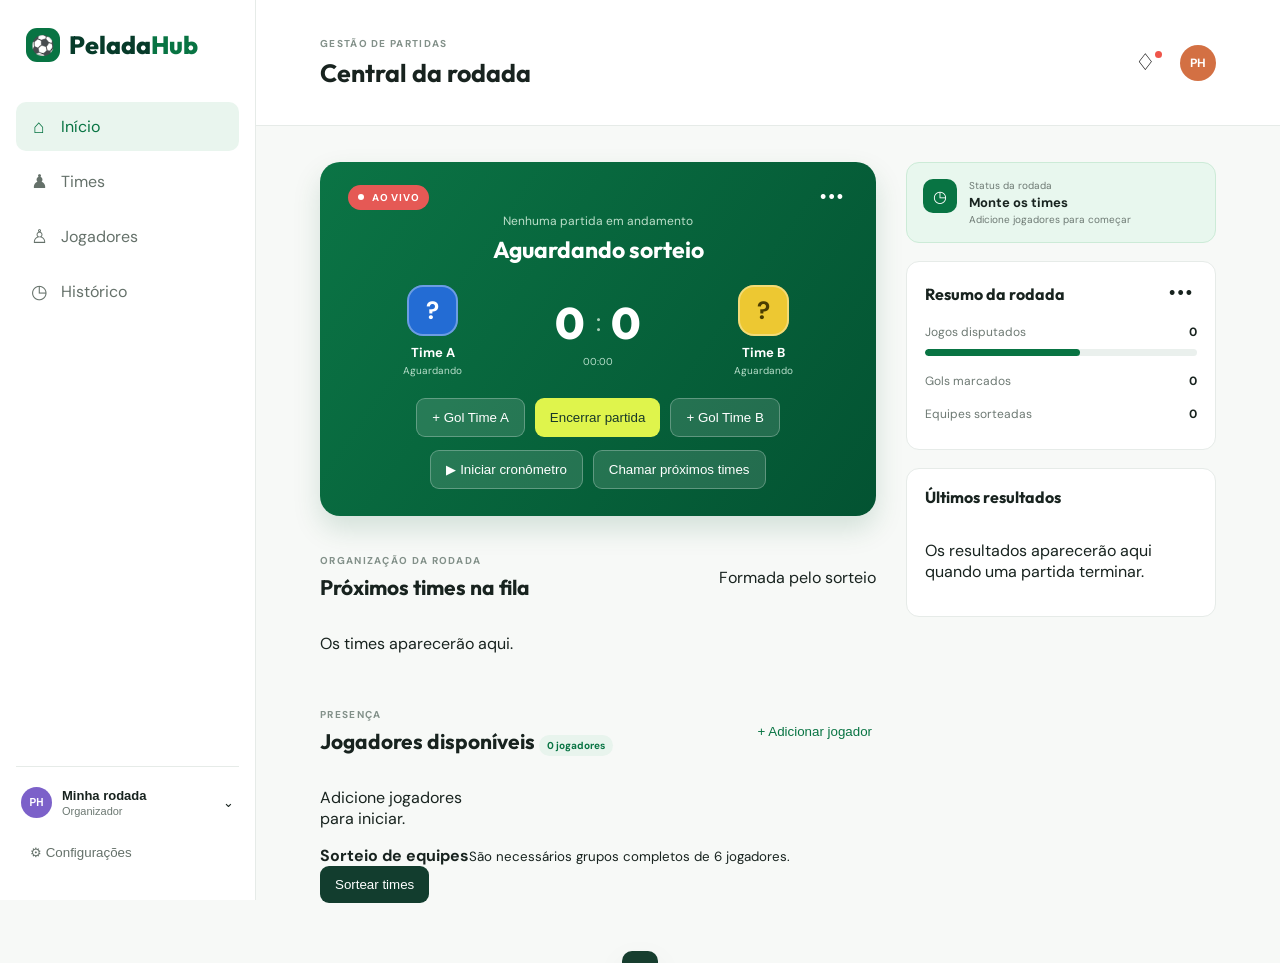
==== src/main/resources/static/index.html @ 3bb5683b "Ajusta estrutura de arquivos para a raiz" ====
<!doctype html><html lang="pt-BR"><head><meta charset="UTF-8"><meta name="viewport" content="width=device-width, initial-scale=1.0"><meta name="theme-color" content="#0b7a45"><title>PeladaHub | Gestão de futebol</title><link rel="preconnect" href="https://fonts.googleapis.com"><link rel="preconnect" href="https://fonts.gstatic.com" crossorigin><link href="https://fonts.googleapis.com/css2?family=DM+Sans:wght@400;500;600;700&family=Outfit:wght@600;700;800&display=swap" rel="stylesheet"><link rel="stylesheet" href="styles.css"></head><body><div class="app-shell"><aside class="sidebar" aria-label="Navegação principal"><a class="brand" href="#inicio"><span class="brand-mark">⚽</span><span>Pelada<span>Hub</span></span></a><nav class="nav-links"><a class="active" href="#inicio"><span>⌂</span> Início</a><a href="#times"><span>♟</span> Times</a><a href="#jogadores"><span>♙</span> Jogadores</a><a href="#historico"><span>◷</span> Histórico</a></nav><div class="sidebar-bottom"><button class="club-card" type="button"><span class="avatar mini">PH</span><span><b>Minha rodada</b><small>Organizador</small></span><span>⌄</span></button><button class="plain-button" type="button">⚙ Configurações</button></div></aside><main><header class="topbar" id="inicio"><button class="menu-button" id="menuButton" aria-label="Abrir menu">☰</button><div><p class="eyebrow">GESTÃO DE PARTIDAS</p><h1>Central da rodada</h1></div><div class="header-actions"><button class="notification" aria-label="Notificações">♢<i></i></button><span class="avatar">PH</span></div></header><section class="content-grid"><div class="primary-column"><section class="match-card" aria-labelledby="match-title"><div class="match-top"><span class="live-pill"><i></i> AO VIVO</span><button class="icon-button" aria-label="Mais opções">•••</button></div><p class="match-place" id="matchPlace">Nenhuma partida em andamento</p><h2 id="match-title">Aguardando sorteio</h2><div class="scoreboard"><div class="team current"><div class="team-emblem blue">?</div><b id="teamAName">Time A</b><small id="teamACaptain">Aguardando</small></div><div class="score"><strong id="scoreA">0</strong><span>:</span><strong id="scoreB">0</strong><small id="matchTimer">00:00</small></div><div class="team current"><div class="team-emblem yellow">?</div><b id="teamBName">Time B</b><small id="teamBCaptain">Aguardando</small></div></div><div class="match-actions"><button class="outline-button" id="goalA" disabled>+ Gol Time A</button><button class="dark-button" id="finishMatch" disabled>Encerrar partida</button><button class="outline-button" id="goalB" disabled>+ Gol Time B</button></div></section><section class="section-block" id="times"><div class="section-heading"><div><p class="eyebrow">ORGANIZAÇÃO DA RODADA</p><h2>Próximos times na fila</h2></div><span class="queue-hint">Formada pelo sorteio</span></div><div class="queue-list" id="queueList"></div></section><section class="section-block" id="jogadores"><div class="section-heading"><div><p class="eyebrow">PRESENÇA</p><h2>Jogadores disponíveis <span class="count-pill" id="confirmedCount">0 jogadores</span></h2></div><button class="text-button" id="addPlayer">+ Adicionar jogador</button></div><div class="players-grid" id="playersGrid"></div><div class="draw-panel"><div><b>Sorteio de equipes</b><small>São necessários grupos completos de 6 jogadores.</small></div><button class="dark-button" id="drawTeams" disabled>Sortear times</button></div></section></div><aside class="right-column"><section class="info-card"><div class="info-icon">◷</div><div><p>Status da rodada</p><b id="roundStatus">Monte os times</b><small id="roundDetail">Adicione jogadores para começar</small></div></section><section class="side-card"><div class="side-heading"><h2>Resumo da rodada</h2><button class="icon-button">•••</button></div><div class="summary-row"><span>Jogos disputados</span><b id="gamesPlayed">0</b></div><div class="progress"><i id="progressBar"></i></div><div class="summary-row"><span>Gols marcados</span><b id="goalsTotal">0</b></div><div class="summary-row"><span>Equipes sorteadas</span><b id="teamsTotal">0</b></div></section><section class="side-card" id="historico"><div class="side-heading"><h2>Últimos resultados</h2></div><div class="results" id="results"><p class="empty-state">Os resultados aparecerão aqui quando uma partida terminar.</p></div></section></aside></section></main></div><dialog id="playerDialog"><form method="dialog" id="playerForm"><button class="close" value="cancel" aria-label="Fechar">×</button><p class="eyebrow">PRESENÇA</p><h2>Adicionar jogador</h2><label>Nome do jogador<input name="player" required maxlength="40" placeholder="Ex.: Leonardo Santos" autofocus></label><button class="dark-button" value="default">Confirmar jogador</button></form></dialog><div class="toast" id="toast" role="status"></div><script src="app.js"></script></body></html>
---- src/main/resources/static/styles.css ----
:root{--green:#087443;--deep:#073b2a;--lime:#dff44c;--ink:#18231f;--muted:#6d7973;--line:#e6ebe8;--paper:#f7f9f7;--white:#fff;--shadow:0 14px 35px #12322212}*{box-sizing:border-box}body{margin:0;background:var(--paper);color:var(--ink);font-family:"DM Sans",sans-serif}.app-shell{display:flex;min-height:100vh}.sidebar{width:256px;background:#fff;border-right:1px solid var(--line);padding:28px 16px;display:flex;flex-direction:column;position:fixed;inset:0 auto 0 0;z-index:5}.brand{font:800 25px Outfit,sans-serif;text-decoration:none;color:var(--deep);display:flex;align-items:center;gap:9px;padding:0 10px 40px}.brand-mark{height:34px;width:34px;display:grid;place-items:center;border-radius:11px;background:var(--green);font-size:19px}.brand span span{color:var(--green)}.nav-links{display:grid;gap:6px}.nav-links a,.plain-button{display:flex;gap:13px;align-items:center;border:0;background:none;text-decoration:none;color:#65716a;padding:12px 14px;border-radius:10px;font:600 14px inherit;text-align:left}.nav-links a span{font-size:19px;width:18px;text-align:center}.nav-links a.active{background:#e9f5ee;color:var(--green)}.sidebar-bottom{margin-top:auto}.club-card{border:0;border-top:1px solid var(--line);background:white;width:100%;padding:20px 5px 15px;display:flex;align-items:center;gap:10px;text-align:left;color:var(--ink)}.club-card>span:nth-child(2){flex:1;font-size:13px}.club-card b,.club-card small{display:block}.club-card small{color:var(--muted);font-size:11px;margin-top:2px}.avatar{width:36px;height:36px;border-radius:50%;display:grid;place-items:center;color:#fff;background:#d37043;font-size:12px;font-weight:700}.avatar.mini{width:31px;height:31px;background:#7c61c9;font-size:10px}main{width:calc(100% - 256px);margin-left:256px}.topbar{height:126px;padding:30px clamp(24px,5vw,68px);background:#fff;border-bottom:1px solid var(--line);display:flex;align-items:center;justify-content:space-between}.eyebrow{font-size:10px;letter-spacing:1.3px;font-weight:700;color:#829089;margin:0 0 7px}.topbar h1,.section-heading h2,.side-heading h2,dialog h2{font:700 25px Outfit,sans-serif;margin:0}.topbar h1 span{font-size:19px}.header-actions{display:flex;align-items:center;gap:18px}.notification{border:0;background:transparent;font-size:23px;position:relative}.notification i{position:absolute;width:7px;height:7px;background:#ef554a;border-radius:50%;top:3px;right:0}.menu-button{display:none}.content-grid{max-width:1370px;margin:auto;padding:36px clamp(24px,5vw,68px) 60px;display:grid;grid-template-columns:minmax(0,1fr) 310px;gap:30px}.match-card{background:linear-gradient(125deg,#0b7445,#035332);color:white;border-radius:20px;padding:22px 28px 27px;box-shadow:0 13px 28px #07583226}.match-top,.side-heading,.section-heading,.summary-row{display:flex;justify-content:space-between;align-items:center}.live-pill{background:#e55955;padding:6px 10px;border-radius:20px;font-size:10px;font-weight:700;letter-spacing:.8px}.live-pill i{display:inline-block;width:6px;height:6px;background:white;border-radius:50%;margin-right:5px;vertical-align:1px}.icon-button{border:0;background:transparent;color:inherit;font-size:18px;letter-spacing:2px;padding:3px}.match-place{text-align:center;color:#bcdfca;font-size:12px;margin:2px 0 6px}.match-card h2{text-align:center;font:700 23px Outfit,sans-serif;margin:0}.scoreboard{display:flex;justify-content:center;align-items:center;gap:min(8vw,70px);margin:21px 0}.team{text-align:center;min-width:105px}.team-emblem{width:51px;height:51px;margin:0 auto 8px;display:grid;place-items:center;border-radius:16px;font-size:25px;font-weight:700;box-shadow:inset 0 0 0 2px #ffffff55}.team b,.team small{display:block}.team b{font-size:13px}.team small{font-size:10px;color:#b7deca;margin-top:3px}.blue{background:#236cd4}.yellow{background:#edc832;color:#4b3d00}.red{background:#e4564c}.green{background:#319869}.white{background:#fff;color:#6d7973}.score{display:grid;grid-template-columns:1fr 12px 1fr;align-items:center;column-gap:7px;text-align:center}.score strong{font:800 44px Outfit,sans-serif}.score>span{font-size:26px;color:#a8d1b9}.score small{grid-column:1/4;color:#b7deca;font-size:10px;margin-top:5px}.match-actions{display:flex;justify-content:center;gap:10px}.outline-button,.dark-button,.text-button{border:0;border-radius:9px;font:700 12px inherit;padding:11px 15px;cursor:pointer}.outline-button{color:white;background:#ffffff20;border:1px solid #ffffff45}.dark-button{background:#123d2e;color:#fff}.match-card .dark-button{background:var(--lime);color:#183829}.section-block{margin-top:38px}.section-heading{margin-bottom:17px}.section-heading h2{font-size:21px}.count-pill{color:var(--green);background:#e8f4ed;border-radius:15px;padding:4px 8px;font:700 10px "DM Sans"}.text-button{padding:4px;background:transparent;color:var(--green)}.queue-list{display:grid;gap:10px}.queue-item{display:grid;grid-template-columns:30px 40px 1fr auto;align-items:center;gap:12px;background:#fff;border:1px solid var(--line);border-radius:13px;padding:12px 14px;box-shadow:0 2px 9px #172c2010}.queue-position{font:800 14px Outfit;color:#94a19a;text-align:center}.queue-item:first-child{border-color:#aad8b9;background:#fbfffb}.queue-name b,.queue-name small{display:block}.queue-name b{font-size:13px}.queue-name small{font-size:11px;color:var(--muted);margin-top:2px}.queue-status{color:var(--green);background:#e6f5ec;padding:5px 8px;border-radius:14px;font-size:10px;font-weight:700}.queue-remove{color:#9aaca1;border:0;background:none;font-size:19px;cursor:pointer}.players-grid{display:grid;grid-template-columns:repeat(3,1fr);gap:10px}.player{background:#fff;border:1px solid var(--line);border-radius:13px;padding:13px;display:flex;align-items:center;gap:9px}.player-info{min-width:0;flex:1}.player b,.player small{display:block;white-space:nowrap;overflow:hidden;text-overflow:ellipsis}.player b{font-size:12px}.player small{font-size:10px;color:var(--muted);margin-top:3px}.check{color:var(--green);font-size:16px}.right-column{display:grid;align-content:start;gap:18px}.info-card{background:#e8f7ee;border:1px solid #ccebd7;border-radius:13px;padding:16px;display:flex;gap:12px}.info-icon{color:#fff;background:var(--green);border-radius:10px;width:34px;height:34px;display:grid;place-items:center}.info-card p,.info-card b,.info-card small{margin:0;display:block}.info-card p,.info-card small{font-size:10px;color:var(--muted)}.info-card b{font-size:13px;margin:2px 0}.side-card{background:#fff;border:1px solid var(--line);border-radius:13px;padding:18px}.side-heading h2{font-size:16px}.summary-row{font-size:12px;margin:17px 0 9px}.summary-row span{color:var(--muted)}.progress{height:7px;background:#eaf0ed;border-radius:9px;overflow:hidden}.progress i{display:block;height:100%;width:57%;background:var(--green);border-radius:9px}.results{display:grid;gap:17px;margin-top:17px}.results>div{display:flex;align-items:center;gap:6px;font-size:11px}.results b{font-size:11px;flex:1}.results strong{font:700 16px Outfit}.results em{color:var(--muted);font-style:normal}.team-emblem.tiny{width:24px;height:24px;border-radius:8px;margin:0;font-size:11px}dialog{border:0;border-radius:18px;padding:0;width:min(400px,calc(100% - 32px));box-shadow:0 25px 70px #0004}dialog::backdrop{background:#08271980}dialog form{padding:28px;display:grid;gap:16px}dialog label{font-size:12px;font-weight:700;display:grid;gap:6px}dialog input{border:1px solid #d8e0dc;border-radius:8px;padding:11px;font:14px inherit}.close{position:absolute;right:14px;top:9px;border:0;background:none;font-size:25px;color:#68776f}.toast{position:fixed;bottom:25px;left:50%;transform:translate(-50%,100px);background:#173e2f;color:#fff;padding:12px 18px;border-radius:10px;font-size:13px;box-shadow:var(--shadow);transition:.25s;z-index:10}.toast.show{transform:translate(-50%,0)}
@media(max-width:1050px){.content-grid{grid-template-columns:1fr}.right-column{grid-template-columns:repeat(3,1fr)}.right-column .side-card{min-width:0}.results>div{gap:4px}.results b{overflow:hidden;text-overflow:ellipsis}.sidebar{width:215px}main{width:calc(100% - 215px);margin-left:215px}}
@media(max-width:760px){.sidebar{transform:translateX(-100%);transition:.25s;box-shadow:10px 0 30px #0002}.sidebar.open{transform:translateX(0)}main{width:100%;margin:0}.topbar{height:auto;min-height:82px;padding:18px 20px}.menu-button{display:block;border:0;background:transparent;font-size:22px;margin-right:14px}.topbar>div:nth-child(2){margin-right:auto}.topbar h1{font-size:20px}.header-actions{gap:10px}.content-grid{padding:22px 16px 45px;gap:22px}.match-card{padding:18px 14px 19px}.scoreboard{gap:12px}.team{min-width:80px}.team-emblem{width:43px;height:43px}.score strong{font-size:36px}.match-actions{gap:7px}.match-actions button{padding:10px 8px;font-size:10px}.players-grid{grid-template-columns:repeat(2,1fr)}.right-column{grid-template-columns:1fr;gap:12px}.section-block{margin-top:29px}.queue-item{grid-template-columns:24px 36px 1fr auto;gap:8px;padding:10px}.queue-status{display:none}}
@media(max-width:380px){.topbar .eyebrow{display:none}.scoreboard{gap:3px}.team{min-width:73px}.match-card h2{font-size:20px}.players-grid{grid-template-columns:1fr}.match-actions{flex-wrap:wrap}.match-actions .dark-button{order:-1;width:100%}}
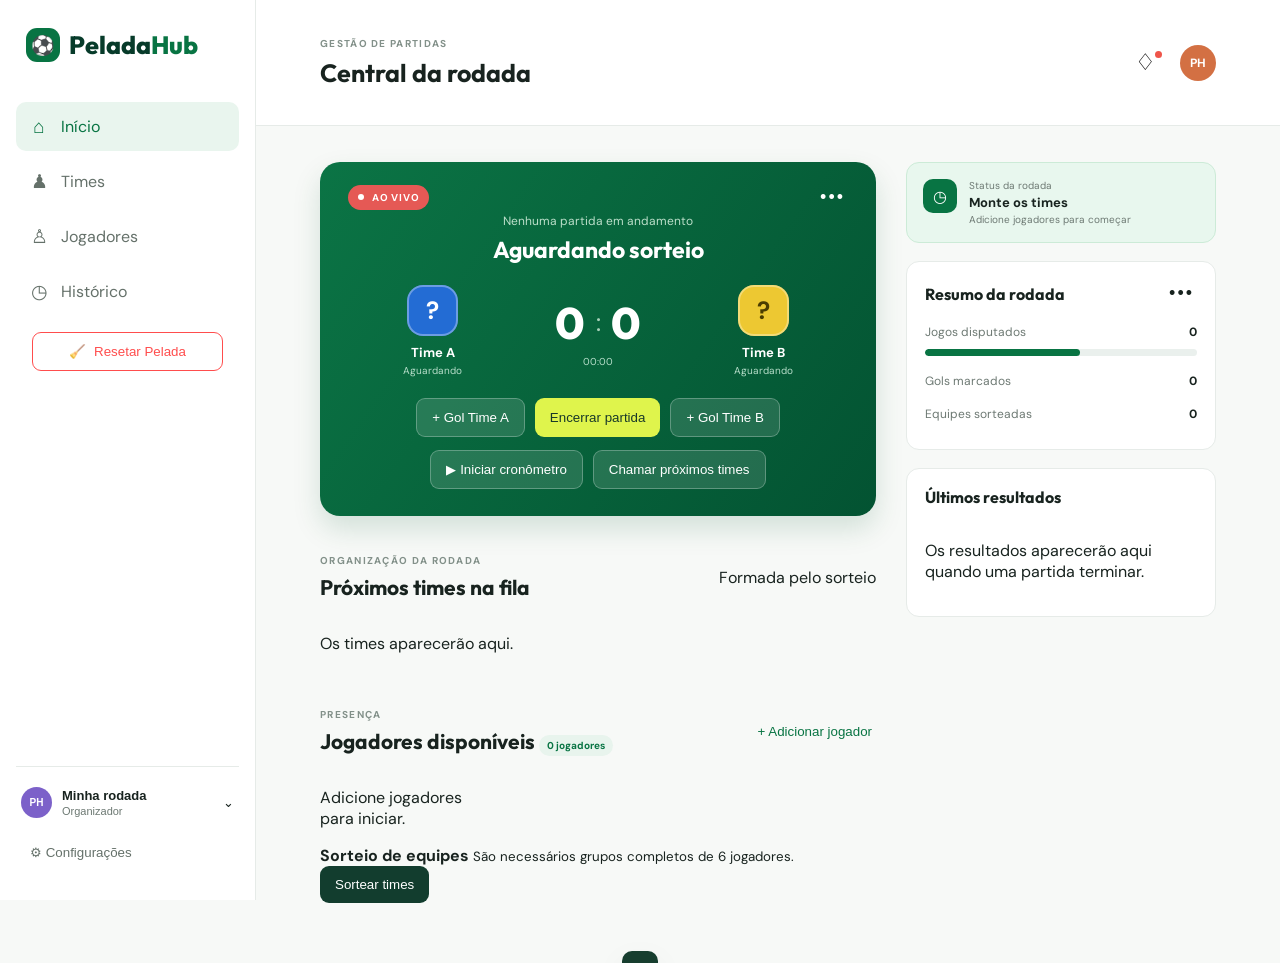
==== commit 950981e4: "Add reset button to sidebar Added a reset button to the sidebar for resetting the application state." ====
--- a/src/main/resources/static/index.html
+++ b/src/main/resources/static/index.html
@@ -1 +1,185 @@
-<!doctype html><html lang="pt-BR"><head><meta charset="UTF-8"><meta name="viewport" content="width=device-width, initial-scale=1.0"><meta name="theme-color" content="#0b7a45"><title>PeladaHub | Gestão de futebol</title><link rel="preconnect" href="https://fonts.googleapis.com"><link rel="preconnect" href="https://fonts.gstatic.com" crossorigin><link href="https://fonts.googleapis.com/css2?family=DM+Sans:wght@400;500;600;700&family=Outfit:wght@600;700;800&display=swap" rel="stylesheet"><link rel="stylesheet" href="styles.css"></head><body><div class="app-shell"><aside class="sidebar" aria-label="Navegação principal"><a class="brand" href="#inicio"><span class="brand-mark">⚽</span><span>Pelada<span>Hub</span></span></a><nav class="nav-links"><a class="active" href="#inicio"><span>⌂</span> Início</a><a href="#times"><span>♟</span> Times</a><a href="#jogadores"><span>♙</span> Jogadores</a><a href="#historico"><span>◷</span> Histórico</a></nav><div class="sidebar-bottom"><button class="club-card" type="button"><span class="avatar mini">PH</span><span><b>Minha rodada</b><small>Organizador</small></span><span>⌄</span></button><button class="plain-button" type="button">⚙ Configurações</button></div></aside><main><header class="topbar" id="inicio"><button class="menu-button" id="menuButton" aria-label="Abrir menu">☰</button><div><p class="eyebrow">GESTÃO DE PARTIDAS</p><h1>Central da rodada</h1></div><div class="header-actions"><button class="notification" aria-label="Notificações">♢<i></i></button><span class="avatar">PH</span></div></header><section class="content-grid"><div class="primary-column"><section class="match-card" aria-labelledby="match-title"><div class="match-top"><span class="live-pill"><i></i> AO VIVO</span><button class="icon-button" aria-label="Mais opções">•••</button></div><p class="match-place" id="matchPlace">Nenhuma partida em andamento</p><h2 id="match-title">Aguardando sorteio</h2><div class="scoreboard"><div class="team current"><div class="team-emblem blue">?</div><b id="teamAName">Time A</b><small id="teamACaptain">Aguardando</small></div><div class="score"><strong id="scoreA">0</strong><span>:</span><strong id="scoreB">0</strong><small id="matchTimer">00:00</small></div><div class="team current"><div class="team-emblem yellow">?</div><b id="teamBName">Time B</b><small id="teamBCaptain">Aguardando</small></div></div><div class="match-actions"><button class="outline-button" id="goalA" disabled>+ Gol Time A</button><button class="dark-button" id="finishMatch" disabled>Encerrar partida</button><button class="outline-button" id="goalB" disabled>+ Gol Time B</button></div></section><section class="section-block" id="times"><div class="section-heading"><div><p class="eyebrow">ORGANIZAÇÃO DA RODADA</p><h2>Próximos times na fila</h2></div><span class="queue-hint">Formada pelo sorteio</span></div><div class="queue-list" id="queueList"></div></section><section class="section-block" id="jogadores"><div class="section-heading"><div><p class="eyebrow">PRESENÇA</p><h2>Jogadores disponíveis <span class="count-pill" id="confirmedCount">0 jogadores</span></h2></div><button class="text-button" id="addPlayer">+ Adicionar jogador</button></div><div class="players-grid" id="playersGrid"></div><div class="draw-panel"><div><b>Sorteio de equipes</b><small>São necessários grupos completos de 6 jogadores.</small></div><button class="dark-button" id="drawTeams" disabled>Sortear times</button></div></section></div><aside class="right-column"><section class="info-card"><div class="info-icon">◷</div><div><p>Status da rodada</p><b id="roundStatus">Monte os times</b><small id="roundDetail">Adicione jogadores para começar</small></div></section><section class="side-card"><div class="side-heading"><h2>Resumo da rodada</h2><button class="icon-button">•••</button></div><div class="summary-row"><span>Jogos disputados</span><b id="gamesPlayed">0</b></div><div class="progress"><i id="progressBar"></i></div><div class="summary-row"><span>Gols marcados</span><b id="goalsTotal">0</b></div><div class="summary-row"><span>Equipes sorteadas</span><b id="teamsTotal">0</b></div></section><section class="side-card" id="historico"><div class="side-heading"><h2>Últimos resultados</h2></div><div class="results" id="results"><p class="empty-state">Os resultados aparecerão aqui quando uma partida terminar.</p></div></section></aside></section></main></div><dialog id="playerDialog"><form method="dialog" id="playerForm"><button class="close" value="cancel" aria-label="Fechar">×</button><p class="eyebrow">PRESENÇA</p><h2>Adicionar jogador</h2><label>Nome do jogador<input name="player" required maxlength="40" placeholder="Ex.: Leonardo Santos" autofocus></label><button class="dark-button" value="default">Confirmar jogador</button></form></dialog><div class="toast" id="toast" role="status"></div><script src="app.js"></script></body></html>
+<!DOCTYPE html>
+<html lang="pt-BR">
+<head>
+  <meta charset="UTF-8">
+  <meta name="viewport" content="width=device-width, initial-scale=1.0">
+  <meta name="theme-color" content="#0b7a45">
+  <title>PeladaHub | Gestão de futebol</title>
+  <link rel="preconnect" href="https://fonts.googleapis.com">
+  <link rel="preconnect" href="https://fonts.gstatic.com" crossorigin>
+  <link href="https://fonts.googleapis.com/css2?family=DM+Sans:wght@400;500;600;700&family=Outfit:wght@600;700;800&display=swap" rel="stylesheet">
+  <link rel="stylesheet" href="styles.css">
+</head>
+<body>
+  <div class= "app-shell">
+    <aside class="sidebar" aria-label="Navegação principal">
+      <a class="brand" href="#inicio">
+        <span class="brand-mark">⚽</span><span>Pelada<span>Hub</span></span>
+      </a>
+      
+      <nav class="nav-links">
+        <a class="active" href="#inicio"><span>⌂</span> Início</a>
+        <a href="#times"><span>♟</span> Times</a>
+        <a href="#jogadores"><span>♙</span> Jogadores</a>
+        <a href="#historico"><span>◷</span> Histórico</a>
+      </nav>
+
+      <!-- BOTÃO DE RESETAR PELADA INTEGRADO -->
+      <div style="padding: 0 1rem; margin-top: 1rem;">
+        <button id="resetAppButton" class="outline-button" style="width: 100%; border-color: #ff4d4d; color: #ff4d4d; justify-content: center; display: flex; gap: 8px;" type="button">
+          <span>🧹</span> Resetar Pelada
+        </button>
+      </div>
+
+      <div class="sidebar-bottom">
+        <button class="club-card" type="button">
+          <span class="avatar mini">PH</span>
+          <span><b>Minha rodada</b><small>Organizador</small></span>
+          <span>⌄</span>
+        </button>
+        <button class="plain-button" type="button">⚙ Configurações</button>
+      </div>
+    </aside>
+
+    <main>
+      <header class="topbar" id="inicio">
+        <button class="menu-button" id="menuButton" aria-label="Abrir menu">☰</button>
+        <div>
+          <p class="eyebrow">GESTÃO DE PARTIDAS</p>
+          <h1>Central da rodada</h1>
+        </div>
+        <div class="header-actions">
+          <button class="notification" aria-label="Notificações">♢<i></i></button>
+          <span class="avatar">PH</span>
+        </div>
+      </header>
+
+      <section class="content-grid">
+        <div class="primary-column">
+          <section class="match-card" aria-labelledby="match-title">
+            <div class="match-top">
+              <span class="live-pill"><i></i> AO VIVO</span>
+              <button class="icon-button" aria-label="Mais opções">•••</button>
+            </div>
+            <p class="match-place" id="matchPlace">Nenhuma partida em andamento</p>
+            <h2 id="match-title">Aguardando sorteio</h2>
+            
+            <div class="scoreboard">
+              <div class="team current">
+                <div class="team-emblem blue">?</div>
+                <b id="teamAName">Time A</b>
+                <small id="teamACaptain">Aguardando</small>
+              </div>
+              <div class="score">
+                <strong id="scoreA">0</strong>
+                <span>:</span>
+                <strong id="scoreB">0</strong>
+                <small id="matchTimer">00:00</small>
+              </div>
+              <div class="team current">
+                <div class="team-emblem yellow">?</div>
+                <b id="teamBName">Time B</b>
+                <small id="teamBCaptain">Aguardando</small>
+              </div>
+            </div>
+
+            <div class="match-actions">
+              <button class="outline-button" id="goalA" disabled>+ Gol Time A</button>
+              <button class="dark-button" id="finishMatch" disabled>Encerrar partida</button>
+              <button class="outline-button" id="goalB" disabled>+ Gol Time B</button>
+            </div>
+          </section>
+
+          <section class="section-block" id="times">
+            <div class="section-heading">
+              <div>
+                <p class="eyebrow">ORGANIZAÇÃO DA RODADA</p>
+                <h2>Próximos times na fila</h2>
+              </div>
+              <span class="queue-hint">Formada pelo sorteio</span>
+            </div>
+            <div class="queue-list" id="queueList"></div>
+          </section>
+
+          <section class="section-block" id="jogadores">
+            <div class="section-heading">
+              <div>
+                <p class="eyebrow">PRESENÇA</p>
+                <h2>Jogadores disponíveis <span class="count-pill" id="confirmedCount">0 jogadores</span></h2>
+              </div>
+              <button class="text-button" id="addPlayer">+ Adicionar jogador</button>
+            </div>
+            <div class="players-grid" id="playersGrid"></div>
+            <div class="draw-panel">
+              <div>
+                <b>Sorteio de equipes</b>
+                <small>São necessários grupos completos de 6 jogadores.</small>
+              </div>
+              <button class="dark-button" id="drawTeams" disabled>Sortear times</button>
+            </div>
+          </section>
+        </div>
+
+        <aside class="right-column">
+          <section class="info-card">
+            <div class="info-icon">◷</div>
+            <div>
+              <p>Status da rodada</p>
+              <b id="roundStatus">Monte os times</b>
+              <small id="roundDetail">Adicione jogadores para começar</small>
+            </div>
+          </section>
+
+          <section class="side-card">
+            <div class="side-heading">
+              <h2>Resumo da rodada</h2>
+              <button class="icon-button">•••</button>
+            </div>
+            <div class="summary-row">
+              <span>Jogos disputados</span>
+              <b id="gamesPlayed">0</b>
+            </div>
+            <div class="progress">
+              <i id="progressBar"></i>
+            </div>
+            <div class="summary-row">
+              <span>Gols marcados</span>
+              <b id="goalsTotal">0</b>
+            </div>
+            <div class="summary-row">
+              <span>Equipes sorteadas</span>
+              <b id="teamsTotal">0</b>
+            </div>
+          </section>
+
+          <section class="side-card" id="historico">
+            <div class="side-heading">
+              <h2>Últimos resultados</h2>
+            </div>
+            <div class="results" id="results">
+              <p class="empty-state">Os resultados aparecerão aqui quando uma partida terminar.</p>
+            </div>
+          </section>
+        </aside>
+      </section>
+    </main>
+  </div>
+
+  <dialog id="playerDialog">
+    <form method="dialog" id="playerForm">
+      <button class="close" value="cancel" aria-label="Fechar">×</button>
+      <p class="eyebrow">PRESENÇA</p>
+      <h2>Adicionar jogador</h2>
+      <label>
+        Nome do jogador
+        <input name="player" required maxlength="40" placeholder="Ex.: Leonardo Santos" autofocus>
+      </label>
+      <button class="dark-button" value="default">Confirmar jogador</button>
+    </form>
+  </dialog>
+
+  <div class="toast" id="toast" role="status"></div>
+  
+  <script src="app.js?v=1.1"></script>
+</body>
+</html>
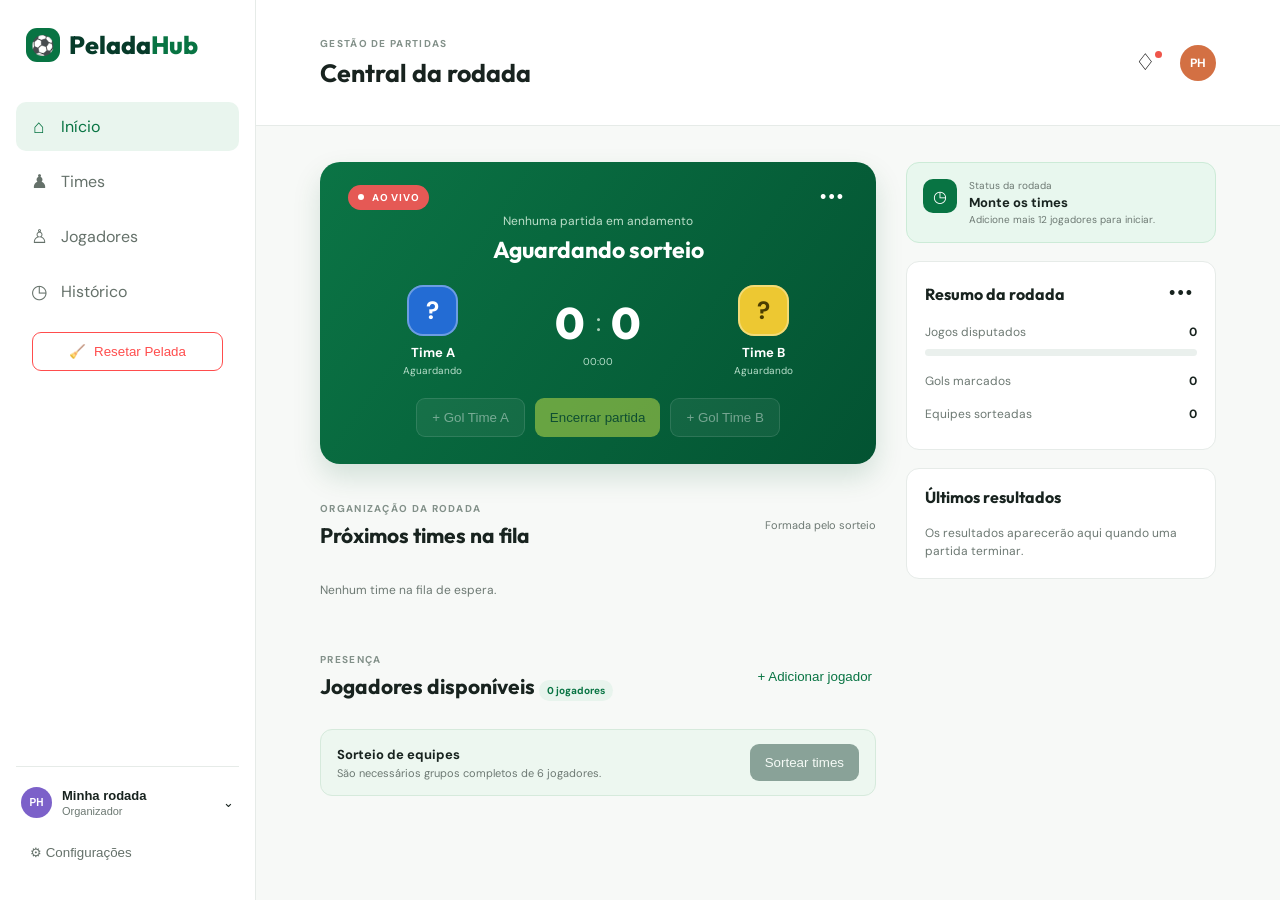
==== commit dc11355b: "Add enhancements.css stylesheet to index.html" ====
--- a/src/main/resources/static/index.html
+++ b/src/main/resources/static/index.html
@@ -9,6 +9,7 @@
   <link rel="preconnect" href="https://fonts.gstatic.com" crossorigin>
   <link href="https://fonts.googleapis.com/css2?family=DM+Sans:wght@400;500;600;700&family=Outfit:wght@600;700;800&display=swap" rel="stylesheet">
   <link rel="stylesheet" href="styles.css">
+  <link rel="stylesheet" href="enhancements.css?v=1.2">
 </head>
 <body>
   <div class= "app-shell">
--- a/src/main/resources/static/enhancements.css
+++ b/src/main/resources/static/enhancements.css
@@ -0,0 +1,118 @@
+.queue-hint {
+  font-size: 11px;
+  color: var(--muted);
+}
+
+.queue-name b,
+.queue-name small,
+.member-list {
+  display: block;
+}
+
+.member-list {
+  font-size: 10px;
+  color: #5b6b63;
+  margin-top: 7px;
+  line-height: 1.45;
+}
+
+.remove-player {
+  border: 0;
+  background: transparent;
+  color: #a1ada6;
+  font-size: 19px;
+  cursor: pointer;
+}
+
+.draw-panel {
+  margin-top: 13px;
+  padding: 14px 16px;
+  background: #edf7f0;
+  border: 1px solid #d6eadc;
+  border-radius: 12px;
+  display: flex;
+  align-items: center;
+  justify-content: space-between;
+  gap: 15px;
+}
+
+.draw-panel b,
+.draw-panel small {
+  display: block;
+}
+
+.draw-panel b {
+  font-size: 13px;
+}
+
+.draw-panel small {
+  font-size: 11px;
+  color: var(--muted);
+  margin-top: 3px;
+}
+
+.dark-button:disabled,
+.outline-button:disabled {
+  opacity: .45;
+  cursor: not-allowed;
+}
+
+.empty-state {
+  font-size: 12px;
+  color: var(--muted);
+  margin: 0;
+  line-height: 1.5;
+}
+
+.queue-empty {
+  padding: 18px;
+  background: #fff;
+  border: 1px dashed #cfd8d3;
+  border-radius: 12px;
+}
+
+.progress i {
+  width: 0;
+  transition: width .3s;
+}
+
+.results b {
+  overflow: hidden;
+  text-overflow: ellipsis;
+  white-space: nowrap;
+}
+
+/* --- SEÇÃO CORRIGIDA PARA CELULARES --- */
+@media(max-width:760px) {
+  /* Ajusta o painel de sorteio */
+  .draw-panel {
+    align-items: flex-start;
+    flex-direction: column;
+  }
+  
+  .draw-panel .dark-button {
+    width: 100%;
+  }
+
+  /* Impede que os cards da fila (Azulão, Rubro-Negro, etc.) esmaguem o texto */
+  .queue-card, 
+  .queue-item, 
+  [class*="queue-"] {
+    flex-direction: column !important;
+    align-items: flex-start !important;
+    gap: 10px !important;
+    padding: 15px !important;
+    width: 100% !important;
+    box-sizing: border-box !important;
+  }
+
+  /* Garante que os nomes dos jogadores quebrem a linha e apareçam por completo */
+  .member-list, 
+  .queue-name, 
+  .queue-players {
+    display: block !important;
+    white-space: normal !important;
+    word-break: break-word !important;
+    width: 100% !important;
+  }
+}
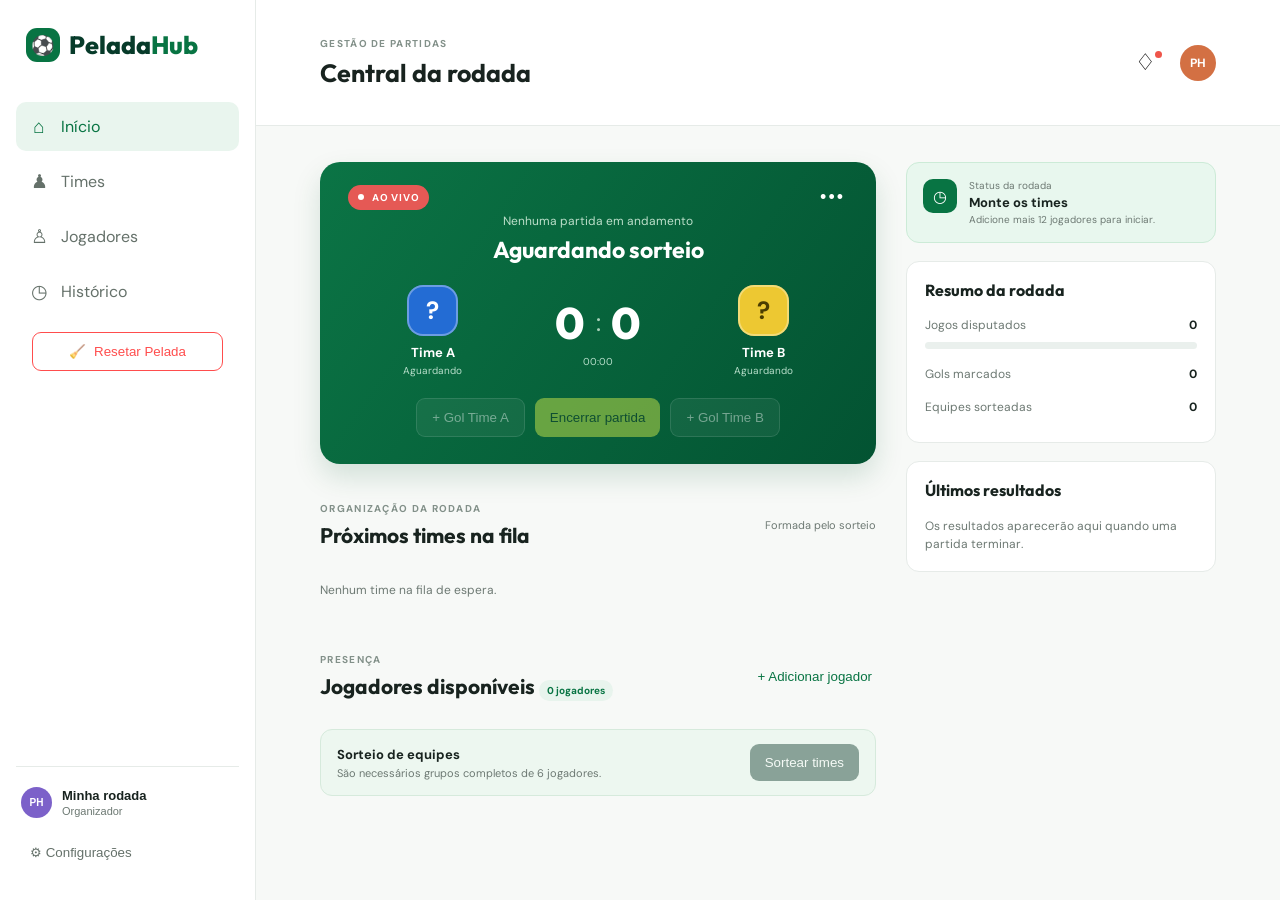
==== commit a68af3ad: "Update index.html" ====
--- a/src/main/resources/static/index.html
+++ b/src/main/resources/static/index.html
@@ -12,7 +12,7 @@
   <link rel="stylesheet" href="enhancements.css?v=1.2">
 </head>
 <body>
-  <div class= "app-shell">
+  <div class="app-shell">
     <aside class="sidebar" aria-label="Navegação principal">
       <a class="brand" href="#inicio">
         <span class="brand-mark">⚽</span><span>Pelada<span>Hub</span></span>
@@ -25,7 +25,6 @@
         <a href="#historico"><span>◷</span> Histórico</a>
       </nav>
 
-      <!-- BOTÃO DE RESETAR PELADA INTEGRADO -->
       <div style="padding: 0 1rem; margin-top: 1rem;">
         <button id="resetAppButton" class="outline-button" style="width: 100%; border-color: #ff4d4d; color: #ff4d4d; justify-content: center; display: flex; gap: 8px;" type="button">
           <span>🧹</span> Resetar Pelada
@@ -36,7 +35,6 @@
         <button class="club-card" type="button">
           <span class="avatar mini">PH</span>
           <span><b>Minha rodada</b><small>Organizador</small></span>
-          <span>⌄</span>
         </button>
         <button class="plain-button" type="button">⚙ Configurações</button>
       </div>
@@ -134,29 +132,15 @@
           <section class="side-card">
             <div class="side-heading">
               <h2>Resumo da rodada</h2>
-              <button class="icon-button">•••</button>
             </div>
-            <div class="summary-row">
-              <span>Jogos disputados</span>
-              <b id="gamesPlayed">0</b>
-            </div>
-            <div class="progress">
-              <i id="progressBar"></i>
-            </div>
-            <div class="summary-row">
-              <span>Gols marcados</span>
-              <b id="goalsTotal">0</b>
-            </div>
-            <div class="summary-row">
-              <span>Equipes sorteadas</span>
-              <b id="teamsTotal">0</b>
-            </div>
+            <div class="summary-row"><span>Jogos disputados</span><b id="gamesPlayed">0</b></div>
+            <div class="progress"><i id="progressBar"></i></div>
+            <div class="summary-row"><span>Gols marcados</span><b id="goalsTotal">0</b></div>
+            <div class="summary-row"><span>Equipes sorteadas</span><b id="teamsTotal">0</b></div>
           </section>
 
           <section class="side-card" id="historico">
-            <div class="side-heading">
-              <h2>Últimos resultados</h2>
-            </div>
+            <div class="side-heading"><h2>Últimos resultados</h2></div>
             <div class="results" id="results">
               <p class="empty-state">Os resultados aparecerão aqui quando uma partida terminar.</p>
             </div>
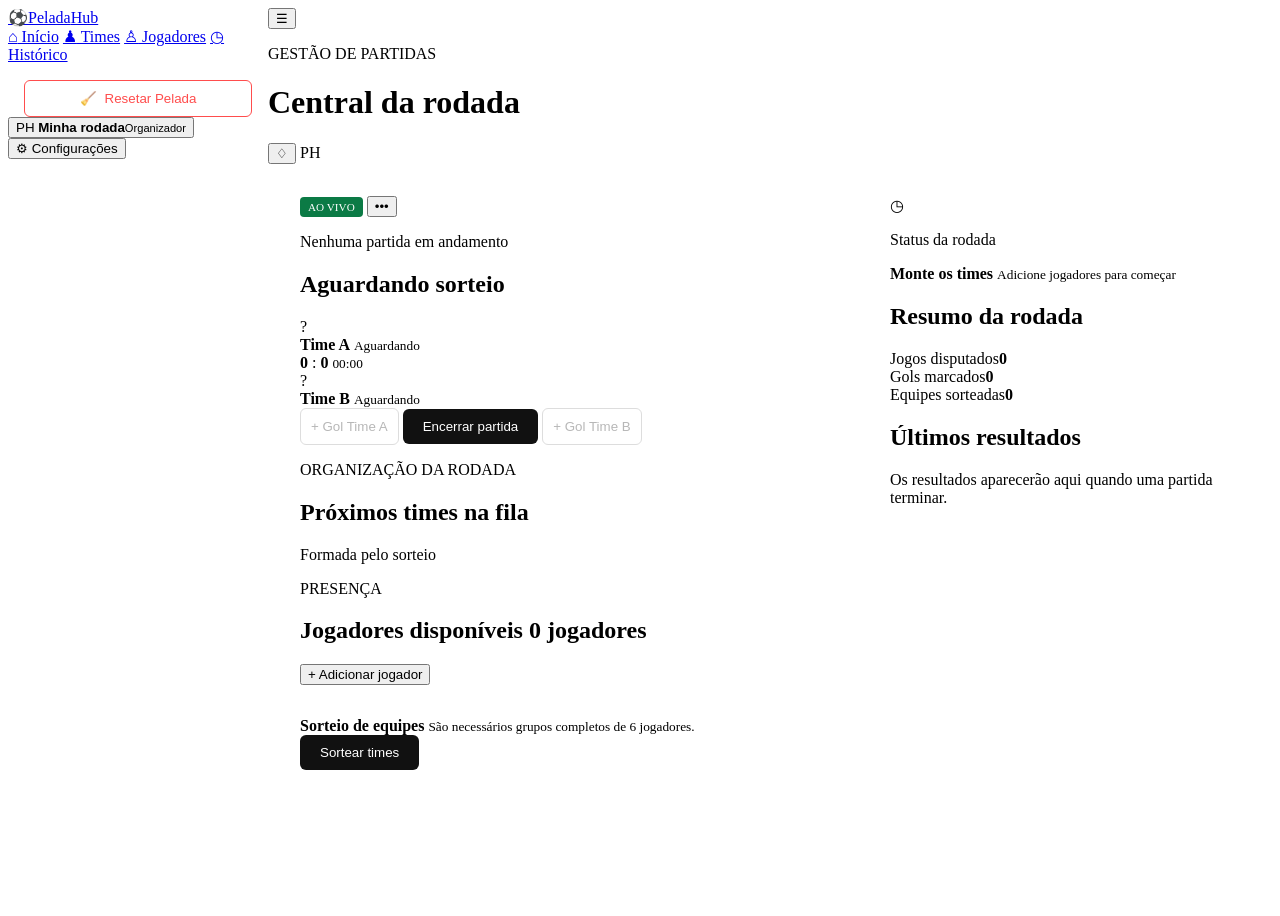
==== commit 1214b6b1: "Update index.html" ====
--- a/src/main/resources/static/index.html
+++ b/src/main/resources/static/index.html
@@ -8,8 +8,8 @@
   <link rel="preconnect" href="https://fonts.googleapis.com">
   <link rel="preconnect" href="https://fonts.gstatic.com" crossorigin>
   <link href="https://fonts.googleapis.com/css2?family=DM+Sans:wght@400;500;600;700&family=Outfit:wght@600;700;800&display=swap" rel="stylesheet">
-  <link rel="stylesheet" href="styles.css">
-  <link rel="stylesheet" href="enhancements.css?v=1.2">
+  <link rel="stylesheet" href="styles.css?v=1.1">
+<link rel="stylesheet" href="enhancements.css?v=1.2">
 </head>
 <body>
   <div class="app-shell">
--- a/src/main/resources/static/styles.css
+++ b/src/main/resources/static/styles.css
@@ -1,4 +1,11 @@
-:root{--green:#087443;--deep:#073b2a;--lime:#dff44c;--ink:#18231f;--muted:#6d7973;--line:#e6ebe8;--paper:#f7f9f7;--white:#fff;--shadow:0 14px 35px #12322212}*{box-sizing:border-box}body{margin:0;background:var(--paper);color:var(--ink);font-family:"DM Sans",sans-serif}.app-shell{display:flex;min-height:100vh}.sidebar{width:256px;background:#fff;border-right:1px solid var(--line);padding:28px 16px;display:flex;flex-direction:column;position:fixed;inset:0 auto 0 0;z-index:5}.brand{font:800 25px Outfit,sans-serif;text-decoration:none;color:var(--deep);display:flex;align-items:center;gap:9px;padding:0 10px 40px}.brand-mark{height:34px;width:34px;display:grid;place-items:center;border-radius:11px;background:var(--green);font-size:19px}.brand span span{color:var(--green)}.nav-links{display:grid;gap:6px}.nav-links a,.plain-button{display:flex;gap:13px;align-items:center;border:0;background:none;text-decoration:none;color:#65716a;padding:12px 14px;border-radius:10px;font:600 14px inherit;text-align:left}.nav-links a span{font-size:19px;width:18px;text-align:center}.nav-links a.active{background:#e9f5ee;color:var(--green)}.sidebar-bottom{margin-top:auto}.club-card{border:0;border-top:1px solid var(--line);background:white;width:100%;padding:20px 5px 15px;display:flex;align-items:center;gap:10px;text-align:left;color:var(--ink)}.club-card>span:nth-child(2){flex:1;font-size:13px}.club-card b,.club-card small{display:block}.club-card small{color:var(--muted);font-size:11px;margin-top:2px}.avatar{width:36px;height:36px;border-radius:50%;display:grid;place-items:center;color:#fff;background:#d37043;font-size:12px;font-weight:700}.avatar.mini{width:31px;height:31px;background:#7c61c9;font-size:10px}main{width:calc(100% - 256px);margin-left:256px}.topbar{height:126px;padding:30px clamp(24px,5vw,68px);background:#fff;border-bottom:1px solid var(--line);display:flex;align-items:center;justify-content:space-between}.eyebrow{font-size:10px;letter-spacing:1.3px;font-weight:700;color:#829089;margin:0 0 7px}.topbar h1,.section-heading h2,.side-heading h2,dialog h2{font:700 25px Outfit,sans-serif;margin:0}.topbar h1 span{font-size:19px}.header-actions{display:flex;align-items:center;gap:18px}.notification{border:0;background:transparent;font-size:23px;position:relative}.notification i{position:absolute;width:7px;height:7px;background:#ef554a;border-radius:50%;top:3px;right:0}.menu-button{display:none}.content-grid{max-width:1370px;margin:auto;padding:36px clamp(24px,5vw,68px) 60px;display:grid;grid-template-columns:minmax(0,1fr) 310px;gap:30px}.match-card{background:linear-gradient(125deg,#0b7445,#035332);color:white;border-radius:20px;padding:22px 28px 27px;box-shadow:0 13px 28px #07583226}.match-top,.side-heading,.section-heading,.summary-row{display:flex;justify-content:space-between;align-items:center}.live-pill{background:#e55955;padding:6px 10px;border-radius:20px;font-size:10px;font-weight:700;letter-spacing:.8px}.live-pill i{display:inline-block;width:6px;height:6px;background:white;border-radius:50%;margin-right:5px;vertical-align:1px}.icon-button{border:0;background:transparent;color:inherit;font-size:18px;letter-spacing:2px;padding:3px}.match-place{text-align:center;color:#bcdfca;font-size:12px;margin:2px 0 6px}.match-card h2{text-align:center;font:700 23px Outfit,sans-serif;margin:0}.scoreboard{display:flex;justify-content:center;align-items:center;gap:min(8vw,70px);margin:21px 0}.team{text-align:center;min-width:105px}.team-emblem{width:51px;height:51px;margin:0 auto 8px;display:grid;place-items:center;border-radius:16px;font-size:25px;font-weight:700;box-shadow:inset 0 0 0 2px #ffffff55}.team b,.team small{display:block}.team b{font-size:13px}.team small{font-size:10px;color:#b7deca;margin-top:3px}.blue{background:#236cd4}.yellow{background:#edc832;color:#4b3d00}.red{background:#e4564c}.green{background:#319869}.white{background:#fff;color:#6d7973}.score{display:grid;grid-template-columns:1fr 12px 1fr;align-items:center;column-gap:7px;text-align:center}.score strong{font:800 44px Outfit,sans-serif}.score>span{font-size:26px;color:#a8d1b9}.score small{grid-column:1/4;color:#b7deca;font-size:10px;margin-top:5px}.match-actions{display:flex;justify-content:center;gap:10px}.outline-button,.dark-button,.text-button{border:0;border-radius:9px;font:700 12px inherit;padding:11px 15px;cursor:pointer}.outline-button{color:white;background:#ffffff20;border:1px solid #ffffff45}.dark-button{background:#123d2e;color:#fff}.match-card .dark-button{background:var(--lime);color:#183829}.section-block{margin-top:38px}.section-heading{margin-bottom:17px}.section-heading h2{font-size:21px}.count-pill{color:var(--green);background:#e8f4ed;border-radius:15px;padding:4px 8px;font:700 10px "DM Sans"}.text-button{padding:4px;background:transparent;color:var(--green)}.queue-list{display:grid;gap:10px}.queue-item{display:grid;grid-template-columns:30px 40px 1fr auto;align-items:center;gap:12px;background:#fff;border:1px solid var(--line);border-radius:13px;padding:12px 14px;box-shadow:0 2px 9px #172c2010}.queue-position{font:800 14px Outfit;color:#94a19a;text-align:center}.queue-item:first-child{border-color:#aad8b9;background:#fbfffb}.queue-name b,.queue-name small{display:block}.queue-name b{font-size:13px}.queue-name small{font-size:11px;color:var(--muted);margin-top:2px}.queue-status{color:var(--green);background:#e6f5ec;padding:5px 8px;border-radius:14px;font-size:10px;font-weight:700}.queue-remove{color:#9aaca1;border:0;background:none;font-size:19px;cursor:pointer}.players-grid{display:grid;grid-template-columns:repeat(3,1fr);gap:10px}.player{background:#fff;border:1px solid var(--line);border-radius:13px;padding:13px;display:flex;align-items:center;gap:9px}.player-info{min-width:0;flex:1}.player b,.player small{display:block;white-space:nowrap;overflow:hidden;text-overflow:ellipsis}.player b{font-size:12px}.player small{font-size:10px;color:var(--muted);margin-top:3px}.check{color:var(--green);font-size:16px}.right-column{display:grid;align-content:start;gap:18px}.info-card{background:#e8f7ee;border:1px solid #ccebd7;border-radius:13px;padding:16px;display:flex;gap:12px}.info-icon{color:#fff;background:var(--green);border-radius:10px;width:34px;height:34px;display:grid;place-items:center}.info-card p,.info-card b,.info-card small{margin:0;display:block}.info-card p,.info-card small{font-size:10px;color:var(--muted)}.info-card b{font-size:13px;margin:2px 0}.side-card{background:#fff;border:1px solid var(--line);border-radius:13px;padding:18px}.side-heading h2{font-size:16px}.summary-row{font-size:12px;margin:17px 0 9px}.summary-row span{color:var(--muted)}.progress{height:7px;background:#eaf0ed;border-radius:9px;overflow:hidden}.progress i{display:block;height:100%;width:57%;background:var(--green);border-radius:9px}.results{display:grid;gap:17px;margin-top:17px}.results>div{display:flex;align-items:center;gap:6px;font-size:11px}.results b{font-size:11px;flex:1}.results strong{font:700 16px Outfit}.results em{color:var(--muted);font-style:normal}.team-emblem.tiny{width:24px;height:24px;border-radius:8px;margin:0;font-size:11px}dialog{border:0;border-radius:18px;padding:0;width:min(400px,calc(100% - 32px));box-shadow:0 25px 70px #0004}dialog::backdrop{background:#08271980}dialog form{padding:28px;display:grid;gap:16px}dialog label{font-size:12px;font-weight:700;display:grid;gap:6px}dialog input{border:1px solid #d8e0dc;border-radius:8px;padding:11px;font:14px inherit}.close{position:absolute;right:14px;top:9px;border:0;background:none;font-size:25px;color:#68776f}.toast{position:fixed;bottom:25px;left:50%;transform:translate(-50%,100px);background:#173e2f;color:#fff;padding:12px 18px;border-radius:10px;font-size:13px;box-shadow:var(--shadow);transition:.25s;z-index:10}.toast.show{transform:translate(-50%,0)}
-@media(max-width:1050px){.content-grid{grid-template-columns:1fr}.right-column{grid-template-columns:repeat(3,1fr)}.right-column .side-card{min-width:0}.results>div{gap:4px}.results b{overflow:hidden;text-overflow:ellipsis}.sidebar{width:215px}main{width:calc(100% - 215px);margin-left:215px}}
-@media(max-width:760px){.sidebar{transform:translateX(-100%);transition:.25s;box-shadow:10px 0 30px #0002}.sidebar.open{transform:translateX(0)}main{width:100%;margin:0}.topbar{height:auto;min-height:82px;padding:18px 20px}.menu-button{display:block;border:0;background:transparent;font-size:22px;margin-right:14px}.topbar>div:nth-child(2){margin-right:auto}.topbar h1{font-size:20px}.header-actions{gap:10px}.content-grid{padding:22px 16px 45px;gap:22px}.match-card{padding:18px 14px 19px}.scoreboard{gap:12px}.team{min-width:80px}.team-emblem{width:43px;height:43px}.score strong{font-size:36px}.match-actions{gap:7px}.match-actions button{padding:10px 8px;font-size:10px}.players-grid{grid-template-columns:repeat(2,1fr)}.right-column{grid-template-columns:1fr;gap:12px}.section-block{margin-top:29px}.queue-item{grid-template-columns:24px 36px 1fr auto;gap:8px;padding:10px}.queue-status{display:none}}
-@media(max-width:380px){.topbar .eyebrow{display:none}.scoreboard{gap:3px}.team{min-width:73px}.match-card h2{font-size:20px}.players-grid{grid-template-columns:1fr}.match-actions{flex-wrap:wrap}.match-actions .dark-button{order:-1;width:100%}}
+/* Layout base para a app-shell */
+.app-shell { display: grid; grid-template-columns: 260px 1fr; min-height: 100vh; }
+.content-grid { display: grid; grid-template-columns: 1fr 350px; gap: 2rem; padding: 2rem; }
+.players-grid { display: grid; grid-template-columns: repeat(auto-fill, minmax(200px, 1fr)); gap: 1rem; margin: 1rem 0; }
+
+/* Ajuste mobile fundamental */
+@media (max-width: 768px) {
+    .app-shell { grid-template-columns: 1fr; }
+    .sidebar { display: none; } /* Oculta a barra lateral no mobile */
+    .content-grid { grid-template-columns: 1fr; }
+}
--- a/src/main/resources/static/enhancements.css
+++ b/src/main/resources/static/enhancements.css
@@ -1,118 +1,4 @@
-.queue-hint {
-  font-size: 11px;
-  color: var(--muted);
-}
-
-.queue-name b,
-.queue-name small,
-.member-list {
-  display: block;
-}
-
-.member-list {
-  font-size: 10px;
-  color: #5b6b63;
-  margin-top: 7px;
-  line-height: 1.45;
-}
-
-.remove-player {
-  border: 0;
-  background: transparent;
-  color: #a1ada6;
-  font-size: 19px;
-  cursor: pointer;
-}
-
-.draw-panel {
-  margin-top: 13px;
-  padding: 14px 16px;
-  background: #edf7f0;
-  border: 1px solid #d6eadc;
-  border-radius: 12px;
-  display: flex;
-  align-items: center;
-  justify-content: space-between;
-  gap: 15px;
-}
-
-.draw-panel b,
-.draw-panel small {
-  display: block;
-}
-
-.draw-panel b {
-  font-size: 13px;
-}
-
-.draw-panel small {
-  font-size: 11px;
-  color: var(--muted);
-  margin-top: 3px;
-}
-
-.dark-button:disabled,
-.outline-button:disabled {
-  opacity: .45;
-  cursor: not-allowed;
-}
-
-.empty-state {
-  font-size: 12px;
-  color: var(--muted);
-  margin: 0;
-  line-height: 1.5;
-}
-
-.queue-empty {
-  padding: 18px;
-  background: #fff;
-  border: 1px dashed #cfd8d3;
-  border-radius: 12px;
-}
-
-.progress i {
-  width: 0;
-  transition: width .3s;
-}
-
-.results b {
-  overflow: hidden;
-  text-overflow: ellipsis;
-  white-space: nowrap;
-}
-
-/* --- SEÇÃO CORRIGIDA PARA CELULARES --- */
-@media(max-width:760px) {
-  /* Ajusta o painel de sorteio */
-  .draw-panel {
-    align-items: flex-start;
-    flex-direction: column;
-  }
-  
-  .draw-panel .dark-button {
-    width: 100%;
-  }
-
-  /* Impede que os cards da fila (Azulão, Rubro-Negro, etc.) esmaguem o texto */
-  .queue-card, 
-  .queue-item, 
-  [class*="queue-"] {
-    flex-direction: column !important;
-    align-items: flex-start !important;
-    gap: 10px !important;
-    padding: 15px !important;
-    width: 100% !important;
-    box-sizing: border-box !important;
-  }
-
-  /* Garante que os nomes dos jogadores quebrem a linha e apareçam por completo */
-  .member-list, 
-  .queue-name, 
-  .queue-players {
-    display: block !important;
-    white-space: normal !important;
-    word-break: break-word !important;
-    width: 100% !important;
-  }
-}
+.card-jogador { background: white; padding: 1rem; border-radius: 8px; border: 1px solid #ddd; }
+.live-pill { background: #0b7a45; color: white; padding: 4px 8px; border-radius: 4px; font-size: 0.7rem; }
+.dark-button { background: #111; color: white; padding: 10px 20px; border-radius: 6px; border: none; cursor: pointer; }
+.outline-button { background: transparent; border: 1px solid #ddd; padding: 10px; border-radius: 6px; cursor: pointer; }
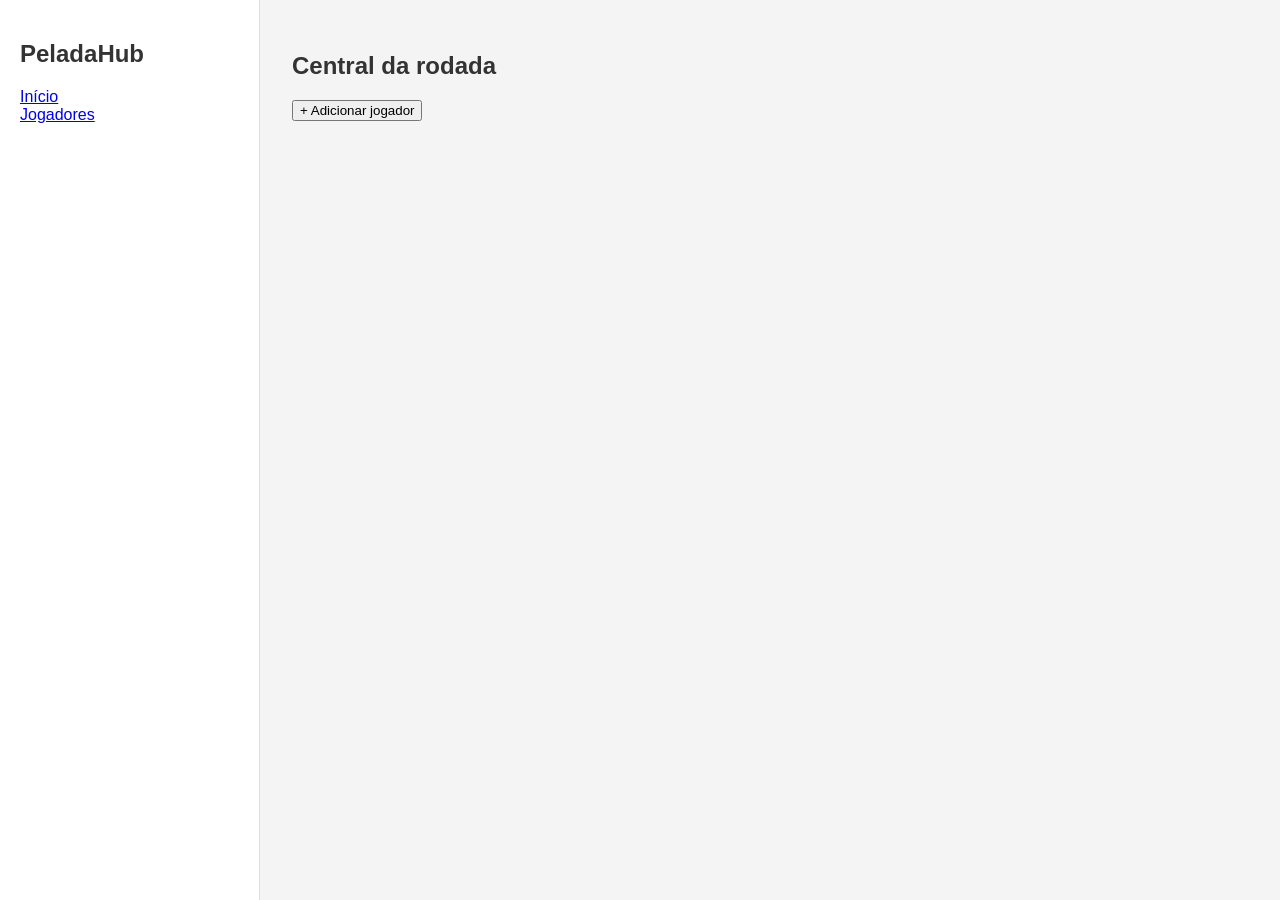
==== commit 08861b13: "Update index.html" ====
--- a/src/main/resources/static/index.html
+++ b/src/main/resources/static/index.html
@@ -3,168 +3,66 @@
 <head>
   <meta charset="UTF-8">
   <meta name="viewport" content="width=device-width, initial-scale=1.0">
-  <meta name="theme-color" content="#0b7a45">
   <title>PeladaHub | Gestão de futebol</title>
-  <link rel="preconnect" href="https://fonts.googleapis.com">
-  <link rel="preconnect" href="https://fonts.gstatic.com" crossorigin>
-  <link href="https://fonts.googleapis.com/css2?family=DM+Sans:wght@400;500;600;700&family=Outfit:wght@600;700;800&display=swap" rel="stylesheet">
-  <link rel="stylesheet" href="styles.css?v=1.1">
-<link rel="stylesheet" href="enhancements.css?v=1.2">
+  <style>
+    /* CSS EMBUTIDO PARA GARANTIR CARREGAMENTO */
+    body { font-family: 'DM Sans', sans-serif; margin: 0; background-color: #f4f4f4; color: #333; }
+    .app-shell { display: grid; grid-template-columns: 260px 1fr; min-height: 100vh; }
+    .sidebar { background: #fff; border-right: 1px solid #ddd; padding: 20px; }
+    .content-grid { display: grid; grid-template-columns: 1fr 350px; gap: 2rem; padding: 2rem; }
+    .card-jogador { background: white; padding: 1rem; border-radius: 8px; border: 1px solid #ddd; margin-bottom: 10px; }
+    @media (max-width: 768px) {
+        .app-shell { grid-template-columns: 1fr; }
+        .sidebar { display: none; }
+        .content-grid { grid-template-columns: 1fr; }
+    }
+  </style>
 </head>
 <body>
   <div class="app-shell">
-    <aside class="sidebar" aria-label="Navegação principal">
-      <a class="brand" href="#inicio">
-        <span class="brand-mark">⚽</span><span>Pelada<span>Hub</span></span>
-      </a>
-      
-      <nav class="nav-links">
-        <a class="active" href="#inicio"><span>⌂</span> Início</a>
-        <a href="#times"><span>♟</span> Times</a>
-        <a href="#jogadores"><span>♙</span> Jogadores</a>
-        <a href="#historico"><span>◷</span> Histórico</a>
+    <aside class="sidebar">
+      <h2>PeladaHub</h2>
+      <nav>
+        <a href="#inicio">Início</a><br>
+        <a href="#jogadores">Jogadores</a>
       </nav>
-
-      <div style="padding: 0 1rem; margin-top: 1rem;">
-        <button id="resetAppButton" class="outline-button" style="width: 100%; border-color: #ff4d4d; color: #ff4d4d; justify-content: center; display: flex; gap: 8px;" type="button">
-          <span>🧹</span> Resetar Pelada
-        </button>
-      </div>
-
-      <div class="sidebar-bottom">
-        <button class="club-card" type="button">
-          <span class="avatar mini">PH</span>
-          <span><b>Minha rodada</b><small>Organizador</small></span>
-        </button>
-        <button class="plain-button" type="button">⚙ Configurações</button>
-      </div>
     </aside>
-
-    <main>
-      <header class="topbar" id="inicio">
-        <button class="menu-button" id="menuButton" aria-label="Abrir menu">☰</button>
-        <div>
-          <p class="eyebrow">GESTÃO DE PARTIDAS</p>
-          <h1>Central da rodada</h1>
-        </div>
-        <div class="header-actions">
-          <button class="notification" aria-label="Notificações">♢<i></i></button>
-          <span class="avatar">PH</span>
-        </div>
-      </header>
-
-      <section class="content-grid">
-        <div class="primary-column">
-          <section class="match-card" aria-labelledby="match-title">
-            <div class="match-top">
-              <span class="live-pill"><i></i> AO VIVO</span>
-              <button class="icon-button" aria-label="Mais opções">•••</button>
-            </div>
-            <p class="match-place" id="matchPlace">Nenhuma partida em andamento</p>
-            <h2 id="match-title">Aguardando sorteio</h2>
-            
-            <div class="scoreboard">
-              <div class="team current">
-                <div class="team-emblem blue">?</div>
-                <b id="teamAName">Time A</b>
-                <small id="teamACaptain">Aguardando</small>
-              </div>
-              <div class="score">
-                <strong id="scoreA">0</strong>
-                <span>:</span>
-                <strong id="scoreB">0</strong>
-                <small id="matchTimer">00:00</small>
-              </div>
-              <div class="team current">
-                <div class="team-emblem yellow">?</div>
-                <b id="teamBName">Time B</b>
-                <small id="teamBCaptain">Aguardando</small>
-              </div>
-            </div>
-
-            <div class="match-actions">
-              <button class="outline-button" id="goalA" disabled>+ Gol Time A</button>
-              <button class="dark-button" id="finishMatch" disabled>Encerrar partida</button>
-              <button class="outline-button" id="goalB" disabled>+ Gol Time B</button>
-            </div>
-          </section>
-
-          <section class="section-block" id="times">
-            <div class="section-heading">
-              <div>
-                <p class="eyebrow">ORGANIZAÇÃO DA RODADA</p>
-                <h2>Próximos times na fila</h2>
-              </div>
-              <span class="queue-hint">Formada pelo sorteio</span>
-            </div>
-            <div class="queue-list" id="queueList"></div>
-          </section>
-
-          <section class="section-block" id="jogadores">
-            <div class="section-heading">
-              <div>
-                <p class="eyebrow">PRESENÇA</p>
-                <h2>Jogadores disponíveis <span class="count-pill" id="confirmedCount">0 jogadores</span></h2>
-              </div>
-              <button class="text-button" id="addPlayer">+ Adicionar jogador</button>
-            </div>
-            <div class="players-grid" id="playersGrid"></div>
-            <div class="draw-panel">
-              <div>
-                <b>Sorteio de equipes</b>
-                <small>São necessários grupos completos de 6 jogadores.</small>
-              </div>
-              <button class="dark-button" id="drawTeams" disabled>Sortear times</button>
-            </div>
-          </section>
-        </div>
-
-        <aside class="right-column">
-          <section class="info-card">
-            <div class="info-icon">◷</div>
-            <div>
-              <p>Status da rodada</p>
-              <b id="roundStatus">Monte os times</b>
-              <small id="roundDetail">Adicione jogadores para começar</small>
-            </div>
-          </section>
-
-          <section class="side-card">
-            <div class="side-heading">
-              <h2>Resumo da rodada</h2>
-            </div>
-            <div class="summary-row"><span>Jogos disputados</span><b id="gamesPlayed">0</b></div>
-            <div class="progress"><i id="progressBar"></i></div>
-            <div class="summary-row"><span>Gols marcados</span><b id="goalsTotal">0</b></div>
-            <div class="summary-row"><span>Equipes sorteadas</span><b id="teamsTotal">0</b></div>
-          </section>
-
-          <section class="side-card" id="historico">
-            <div class="side-heading"><h2>Últimos resultados</h2></div>
-            <div class="results" id="results">
-              <p class="empty-state">Os resultados aparecerão aqui quando uma partida terminar.</p>
-            </div>
-          </section>
-        </aside>
+    <main class="content-grid">
+      <section>
+        <h1>Central da rodada</h1>
+        <div id="playersGrid"></div>
+        <button id="addPlayer">+ Adicionar jogador</button>
       </section>
     </main>
   </div>
 
   <dialog id="playerDialog">
     <form method="dialog" id="playerForm">
-      <button class="close" value="cancel" aria-label="Fechar">×</button>
-      <p class="eyebrow">PRESENÇA</p>
       <h2>Adicionar jogador</h2>
-      <label>
-        Nome do jogador
-        <input name="player" required maxlength="40" placeholder="Ex.: Leonardo Santos" autofocus>
-      </label>
-      <button class="dark-button" value="default">Confirmar jogador</button>
+      <input name="player" required placeholder="Nome do jogador">
+      <button type="submit">Confirmar</button>
     </form>
   </dialog>
 
-  <div class="toast" id="toast" role="status"></div>
-  
-  <script src="app.js?v=1.1"></script>
+  <script>
+    // LÓGICA INTEGRADA
+    const playersGrid = document.getElementById('playersGrid');
+    const playerDialog = document.getElementById('playerDialog');
+    const playerForm = document.getElementById('playerForm');
+    let jogadores = JSON.parse(localStorage.getItem('jogadores')) || [];
+
+    function renderizar() {
+        playersGrid.innerHTML = jogadores.map(n => `<div class="card-jogador">${n}</div>`).join('');
+    }
+
+    document.getElementById('addPlayer').onclick = () => playerDialog.showModal();
+    playerForm.onsubmit = (e) => {
+        jogadores.push(playerForm.player.value);
+        localStorage.setItem('jogadores', JSON.stringify(jogadores));
+        renderizar();
+        playerForm.reset();
+    };
+    renderizar();
+  </script>
 </body>
 </html>
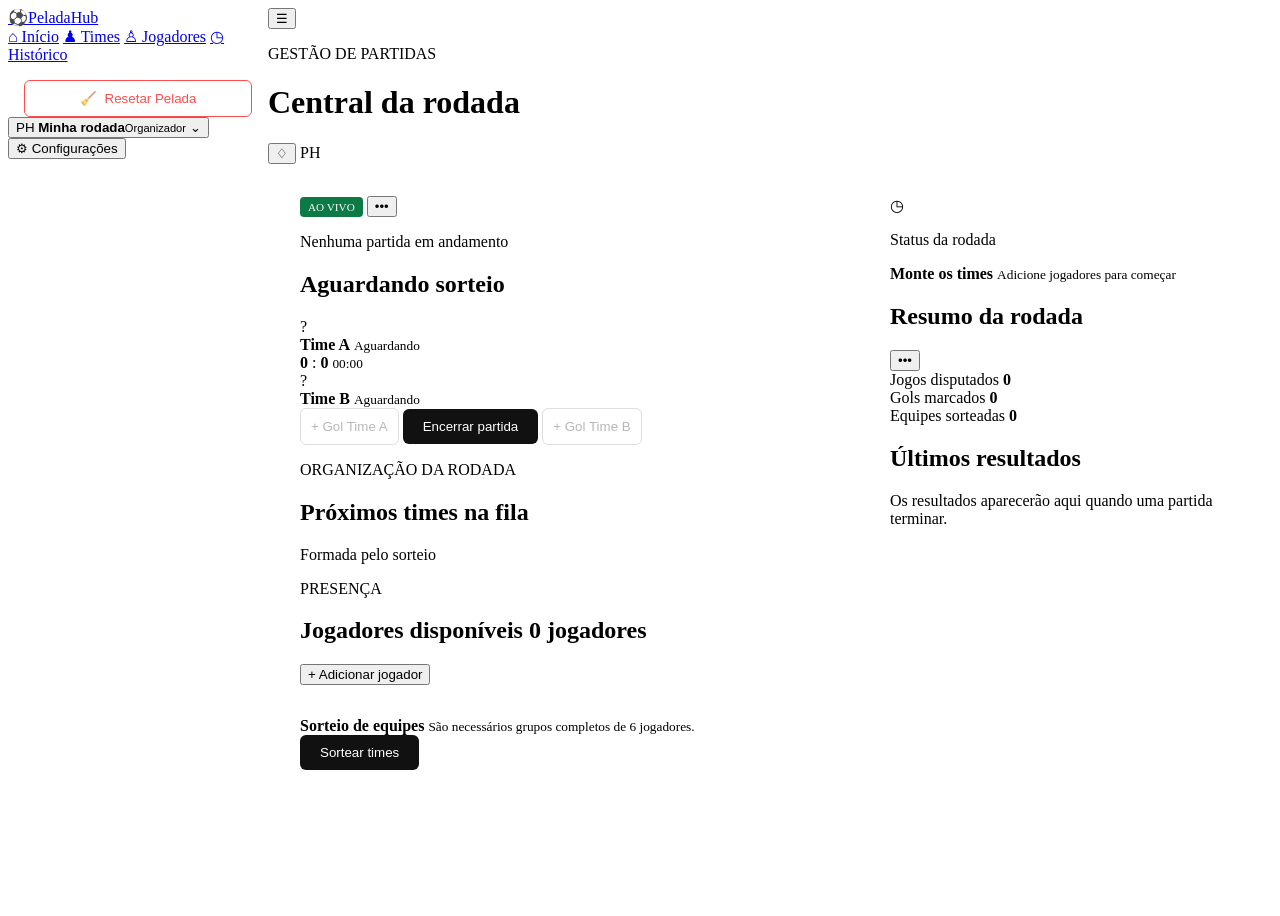
==== commit 6e1df89b: "Update index.html" ====
--- a/src/main/resources/static/index.html
+++ b/src/main/resources/static/index.html
@@ -3,66 +3,184 @@
 <head>
   <meta charset="UTF-8">
   <meta name="viewport" content="width=device-width, initial-scale=1.0">
+  <meta name="theme-color" content="#0b7a45">
   <title>PeladaHub | Gestão de futebol</title>
-  <style>
-    /* CSS EMBUTIDO PARA GARANTIR CARREGAMENTO */
-    body { font-family: 'DM Sans', sans-serif; margin: 0; background-color: #f4f4f4; color: #333; }
-    .app-shell { display: grid; grid-template-columns: 260px 1fr; min-height: 100vh; }
-    .sidebar { background: #fff; border-right: 1px solid #ddd; padding: 20px; }
-    .content-grid { display: grid; grid-template-columns: 1fr 350px; gap: 2rem; padding: 2rem; }
-    .card-jogador { background: white; padding: 1rem; border-radius: 8px; border: 1px solid #ddd; margin-bottom: 10px; }
-    @media (max-width: 768px) {
-        .app-shell { grid-template-columns: 1fr; }
-        .sidebar { display: none; }
-        .content-grid { grid-template-columns: 1fr; }
-    }
-  </style>
+  <link rel="preconnect" href="https://fonts.googleapis.com">
+  <link rel="preconnect" href="https://fonts.gstatic.com" crossorigin>
+  <link href="https://fonts.googleapis.com/css2?family=DM+Sans:wght@400;500;600;700&family=Outfit:wght@600;700;800&display=swap" rel="stylesheet">
+  <link rel="stylesheet" href="styles.css">
+  <link rel="stylesheet" href="enhancements.css?v=1.2">
 </head>
 <body>
-  <div class="app-shell">
-    <aside class="sidebar">
-      <h2>PeladaHub</h2>
-      <nav>
-        <a href="#inicio">Início</a><br>
-        <a href="#jogadores">Jogadores</a>
+  <div class= "app-shell">
+    <aside class="sidebar" aria-label="Navegação principal">
+      <a class="brand" href="#inicio">
+        <span class="brand-mark">⚽</span><span>Pelada<span>Hub</span></span>
+      </a>
+      
+      <nav class="nav-links">
+        <a class="active" href="#inicio"><span>⌂</span> Início</a>
+        <a href="#times"><span>♟</span> Times</a>
+        <a href="#jogadores"><span>♙</span> Jogadores</a>
+        <a href="#historico"><span>◷</span> Histórico</a>
       </nav>
+
+      <!-- BOTÃO DE RESETAR PELADA INTEGRADO -->
+      <div style="padding: 0 1rem; margin-top: 1rem;">
+        <button id="resetAppButton" class="outline-button" style="width: 100%; border-color: #ff4d4d; color: #ff4d4d; justify-content: center; display: flex; gap: 8px;" type="button">
+          <span>🧹</span> Resetar Pelada
+        </button>
+      </div>
+
+      <div class="sidebar-bottom">
+        <button class="club-card" type="button">
+          <span class="avatar mini">PH</span>
+          <span><b>Minha rodada</b><small>Organizador</small></span>
+          <span>⌄</span>
+        </button>
+        <button class="plain-button" type="button">⚙ Configurações</button>
+      </div>
     </aside>
-    <main class="content-grid">
-      <section>
-        <h1>Central da rodada</h1>
-        <div id="playersGrid"></div>
-        <button id="addPlayer">+ Adicionar jogador</button>
+
+    <main>
+      <header class="topbar" id="inicio">
+        <button class="menu-button" id="menuButton" aria-label="Abrir menu">☰</button>
+        <div>
+          <p class="eyebrow">GESTÃO DE PARTIDAS</p>
+          <h1>Central da rodada</h1>
+        </div>
+        <div class="header-actions">
+          <button class="notification" aria-label="Notificações">♢<i></i></button>
+          <span class="avatar">PH</span>
+        </div>
+      </header>
+
+      <section class="content-grid">
+        <div class="primary-column">
+          <section class="match-card" aria-labelledby="match-title">
+            <div class="match-top">
+              <span class="live-pill"><i></i> AO VIVO</span>
+              <button class="icon-button" aria-label="Mais opções">•••</button>
+            </div>
+            <p class="match-place" id="matchPlace">Nenhuma partida em andamento</p>
+            <h2 id="match-title">Aguardando sorteio</h2>
+            
+            <div class="scoreboard">
+              <div class="team current">
+                <div class="team-emblem blue">?</div>
+                <b id="teamAName">Time A</b>
+                <small id="teamACaptain">Aguardando</small>
+              </div>
+              <div class="score">
+                <strong id="scoreA">0</strong>
+                <span>:</span>
+                <strong id="scoreB">0</strong>
+                <small id="matchTimer">00:00</small>
+              </div>
+              <div class="team current">
+                <div class="team-emblem yellow">?</div>
+                <b id="teamBName">Time B</b>
+                <small id="teamBCaptain">Aguardando</small>
+              </div>
+            </div>
+
+            <div class="match-actions">
+              <button class="outline-button" id="goalA" disabled>+ Gol Time A</button>
+              <button class="dark-button" id="finishMatch" disabled>Encerrar partida</button>
+              <button class="outline-button" id="goalB" disabled>+ Gol Time B</button>
+            </div>
+          </section>
+
+          <section class="section-block" id="times">
+            <div class="section-heading">
+              <div>
+                <p class="eyebrow">ORGANIZAÇÃO DA RODADA</p>
+                <h2>Próximos times na fila</h2>
+              </div>
+              <span class="queue-hint">Formada pelo sorteio</span>
+            </div>
+            <div class="queue-list" id="queueList"></div>
+          </section>
+
+          <section class="section-block" id="jogadores">
+            <div class="section-heading">
+              <div>
+                <p class="eyebrow">PRESENÇA</p>
+                <h2>Jogadores disponíveis <span class="count-pill" id="confirmedCount">0 jogadores</span></h2>
+              </div>
+              <button class="text-button" id="addPlayer">+ Adicionar jogador</button>
+            </div>
+            <div class="players-grid" id="playersGrid"></div>
+            <div class="draw-panel">
+              <div>
+                <b>Sorteio de equipes</b>
+                <small>São necessários grupos completos de 6 jogadores.</small>
+              </div>
+              <button class="dark-button" id="drawTeams" disabled>Sortear times</button>
+            </div>
+          </section>
+        </div>
+
+        <aside class="right-column">
+          <section class="info-card">
+            <div class="info-icon">◷</div>
+            <div>
+              <p>Status da rodada</p>
+              <b id="roundStatus">Monte os times</b>
+              <small id="roundDetail">Adicione jogadores para começar</small>
+            </div>
+          </section>
+
+          <section class="side-card">
+            <div class="side-heading">
+              <h2>Resumo da rodada</h2>
+              <button class="icon-button">•••</button>
+            </div>
+            <div class="summary-row">
+              <span>Jogos disputados</span>
+              <b id="gamesPlayed">0</b>
+            </div>
+            <div class="progress">
+              <i id="progressBar"></i>
+            </div>
+            <div class="summary-row">
+              <span>Gols marcados</span>
+              <b id="goalsTotal">0</b>
+            </div>
+            <div class="summary-row">
+              <span>Equipes sorteadas</span>
+              <b id="teamsTotal">0</b>
+            </div>
+          </section>
+
+          <section class="side-card" id="historico">
+            <div class="side-heading">
+              <h2>Últimos resultados</h2>
+            </div>
+            <div class="results" id="results">
+              <p class="empty-state">Os resultados aparecerão aqui quando uma partida terminar.</p>
+            </div>
+          </section>
+        </aside>
       </section>
     </main>
   </div>
 
   <dialog id="playerDialog">
     <form method="dialog" id="playerForm">
+      <button class="close" value="cancel" aria-label="Fechar">×</button>
+      <p class="eyebrow">PRESENÇA</p>
       <h2>Adicionar jogador</h2>
-      <input name="player" required placeholder="Nome do jogador">
-      <button type="submit">Confirmar</button>
+      <label>
+        Nome do jogador
+        <input name="player" required maxlength="40" placeholder="Ex.: Leonardo Santos" autofocus>
+      </label>
+      <button class="dark-button" value="default">Confirmar jogador</button>
     </form>
   </dialog>
 
-  <script>
-    // LÓGICA INTEGRADA
-    const playersGrid = document.getElementById('playersGrid');
-    const playerDialog = document.getElementById('playerDialog');
-    const playerForm = document.getElementById('playerForm');
-    let jogadores = JSON.parse(localStorage.getItem('jogadores')) || [];
-
-    function renderizar() {
-        playersGrid.innerHTML = jogadores.map(n => `<div class="card-jogador">${n}</div>`).join('');
-    }
-
-    document.getElementById('addPlayer').onclick = () => playerDialog.showModal();
-    playerForm.onsubmit = (e) => {
-        jogadores.push(playerForm.player.value);
-        localStorage.setItem('jogadores', JSON.stringify(jogadores));
-        renderizar();
-        playerForm.reset();
-    };
-    renderizar();
-  </script>
+  <div class="toast" id="toast" role="status"></div>
+  
+  <script src="app.js?v=1.1"></script>
 </body>
 </html>
--- a/src/main/resources/static/styles.css
+++ b/src/main/resources/static/styles.css
@@ -0,0 +1,11 @@
+/* Layout base para a app-shell */
+.app-shell { display: grid; grid-template-columns: 260px 1fr; min-height: 100vh; }
+.content-grid { display: grid; grid-template-columns: 1fr 350px; gap: 2rem; padding: 2rem; }
+.players-grid { display: grid; grid-template-columns: repeat(auto-fill, minmax(200px, 1fr)); gap: 1rem; margin: 1rem 0; }
+
+/* Ajuste mobile fundamental */
+@media (max-width: 768px) {
+    .app-shell { grid-template-columns: 1fr; }
+    .sidebar { display: none; } /* Oculta a barra lateral no mobile */
+    .content-grid { grid-template-columns: 1fr; }
+}
--- a/src/main/resources/static/enhancements.css
+++ b/src/main/resources/static/enhancements.css
@@ -0,0 +1,4 @@
+.card-jogador { background: white; padding: 1rem; border-radius: 8px; border: 1px solid #ddd; }
+.live-pill { background: #0b7a45; color: white; padding: 4px 8px; border-radius: 4px; font-size: 0.7rem; }
+.dark-button { background: #111; color: white; padding: 10px 20px; border-radius: 6px; border: none; cursor: pointer; }
+.outline-button { background: transparent; border: 1px solid #ddd; padding: 10px; border-radius: 6px; cursor: pointer; }
